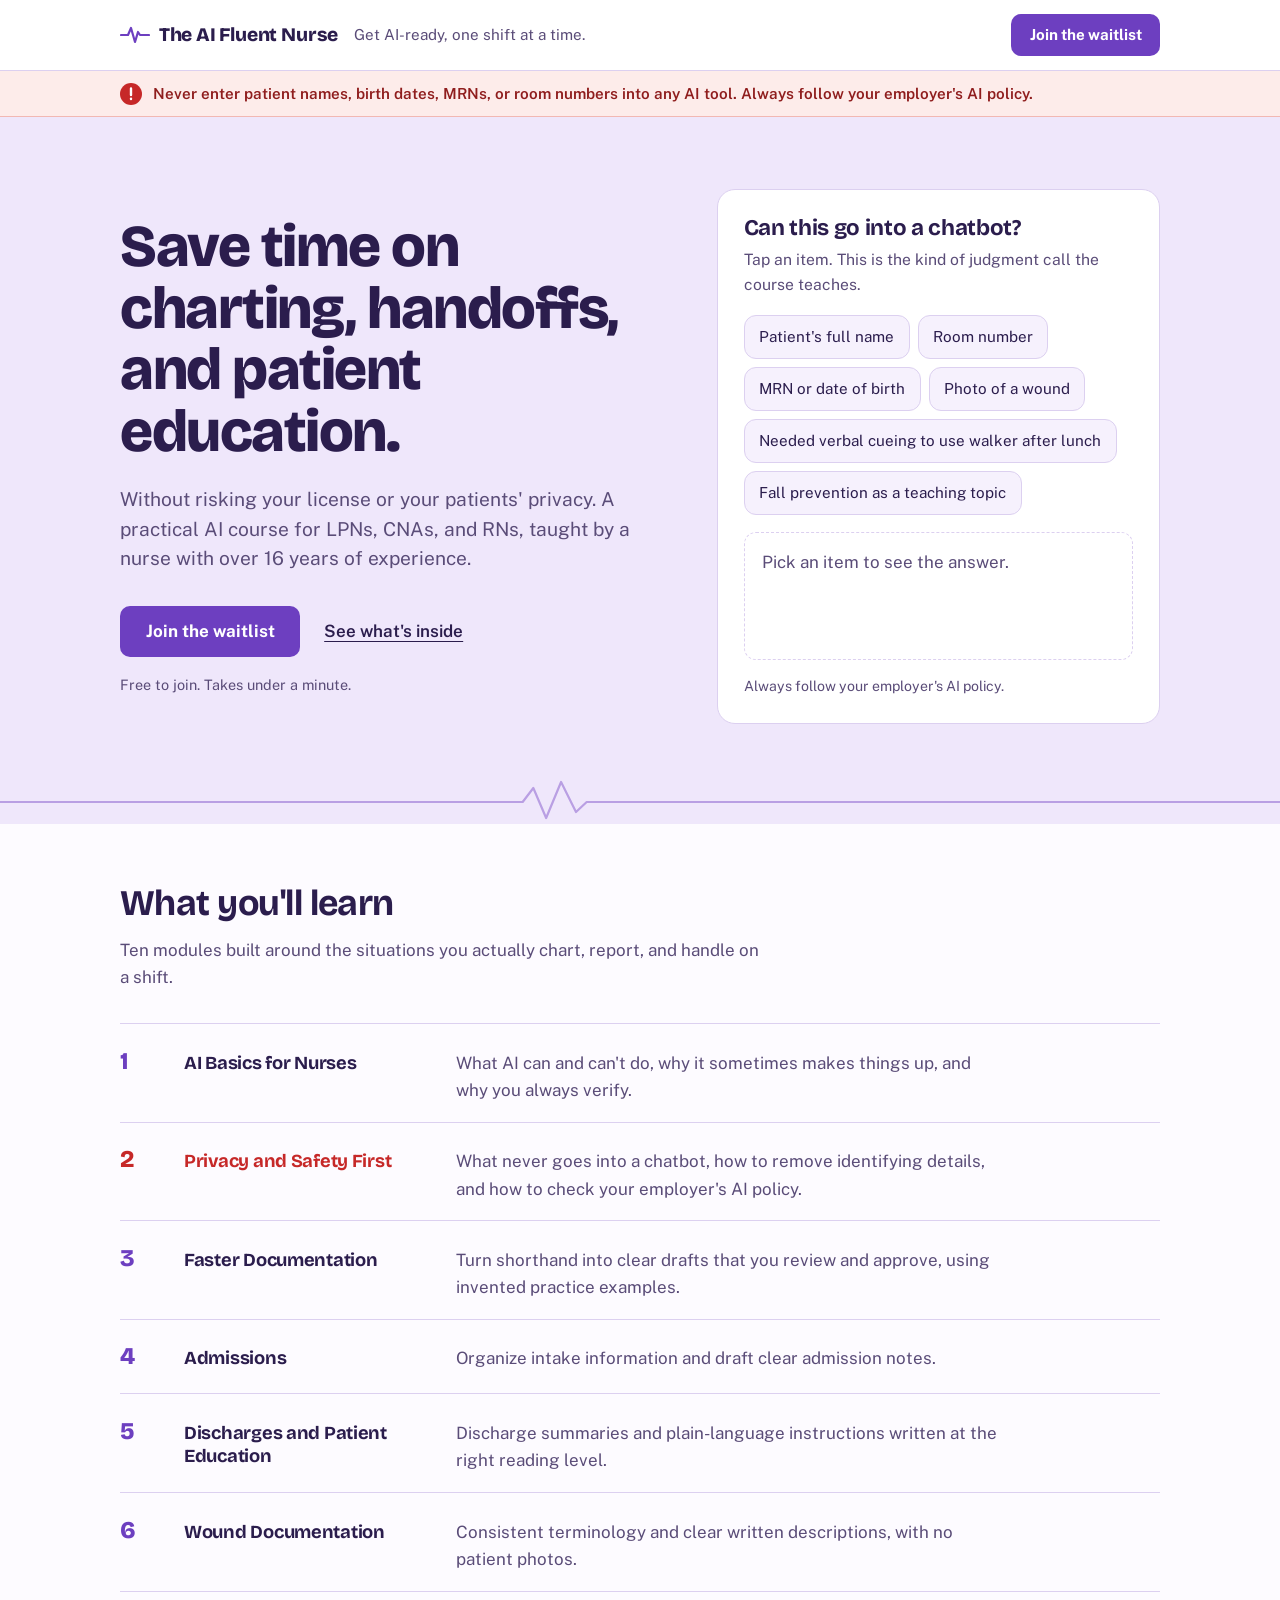
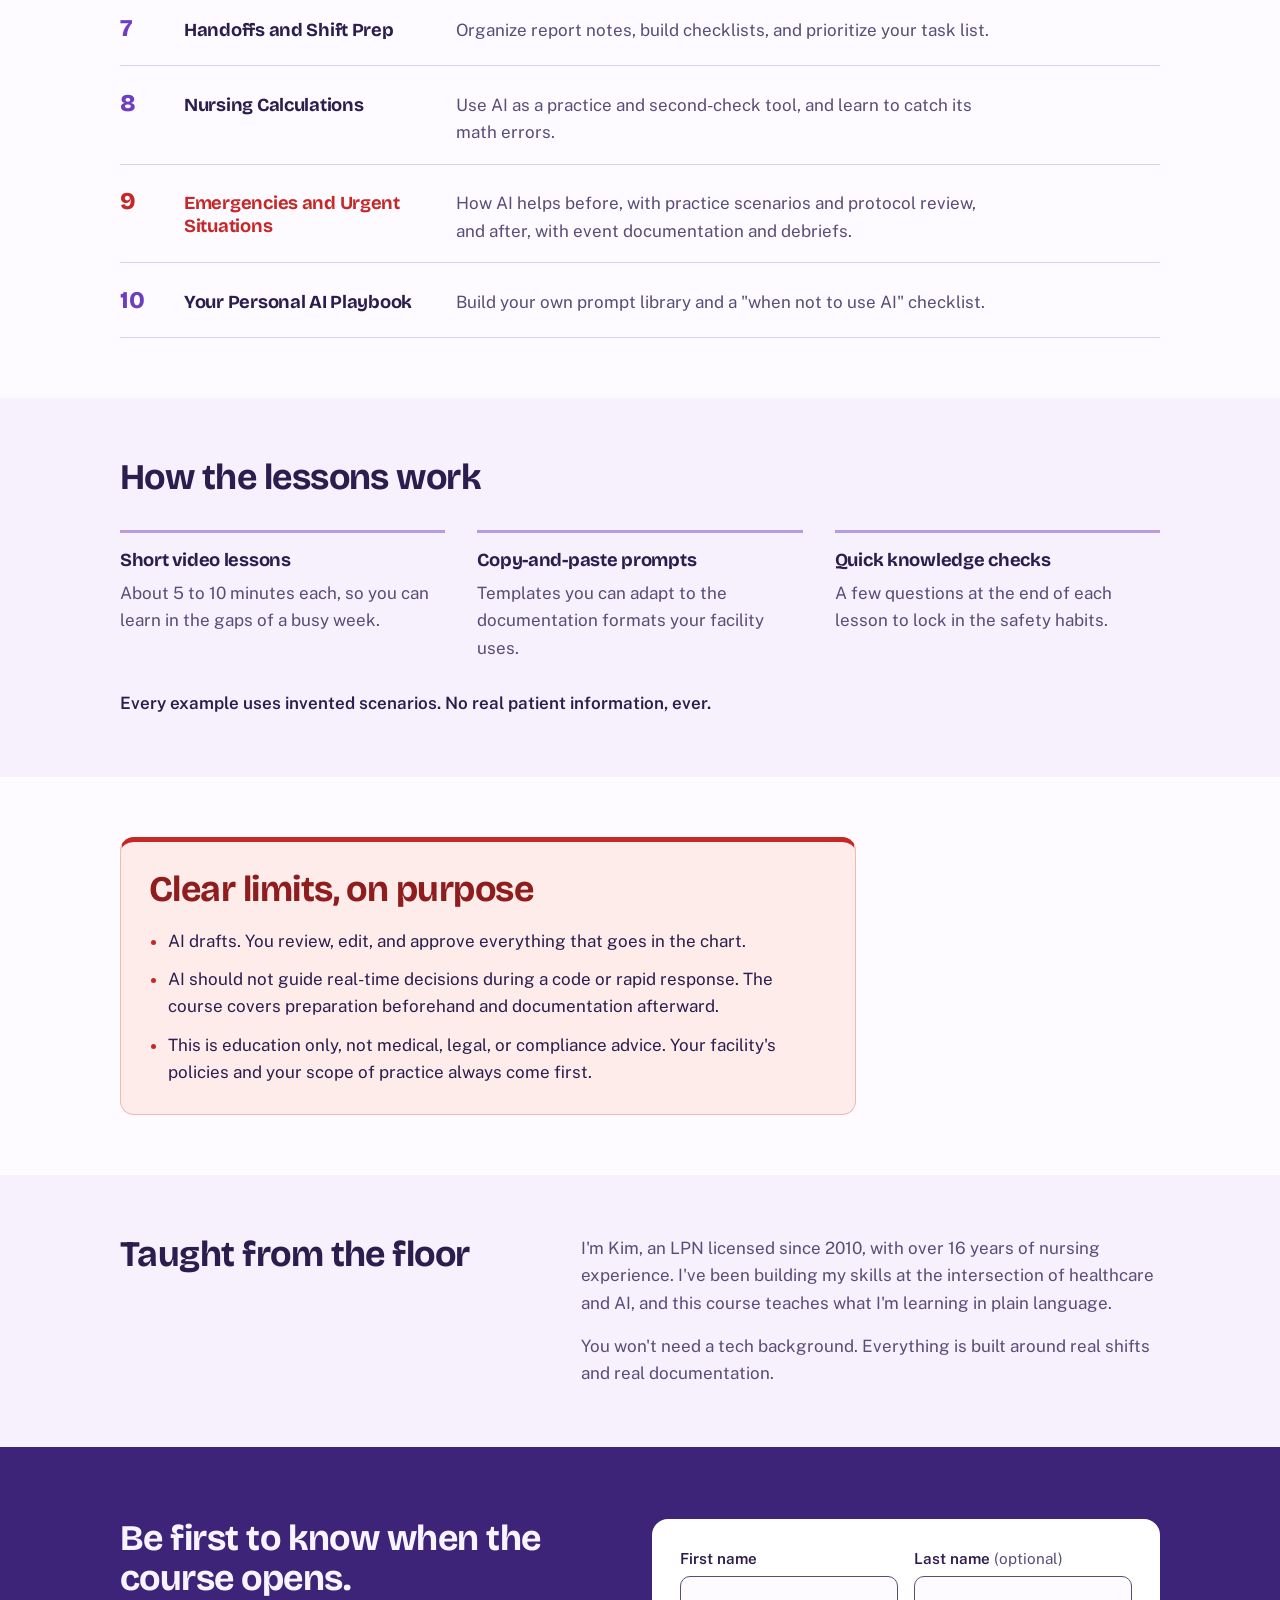
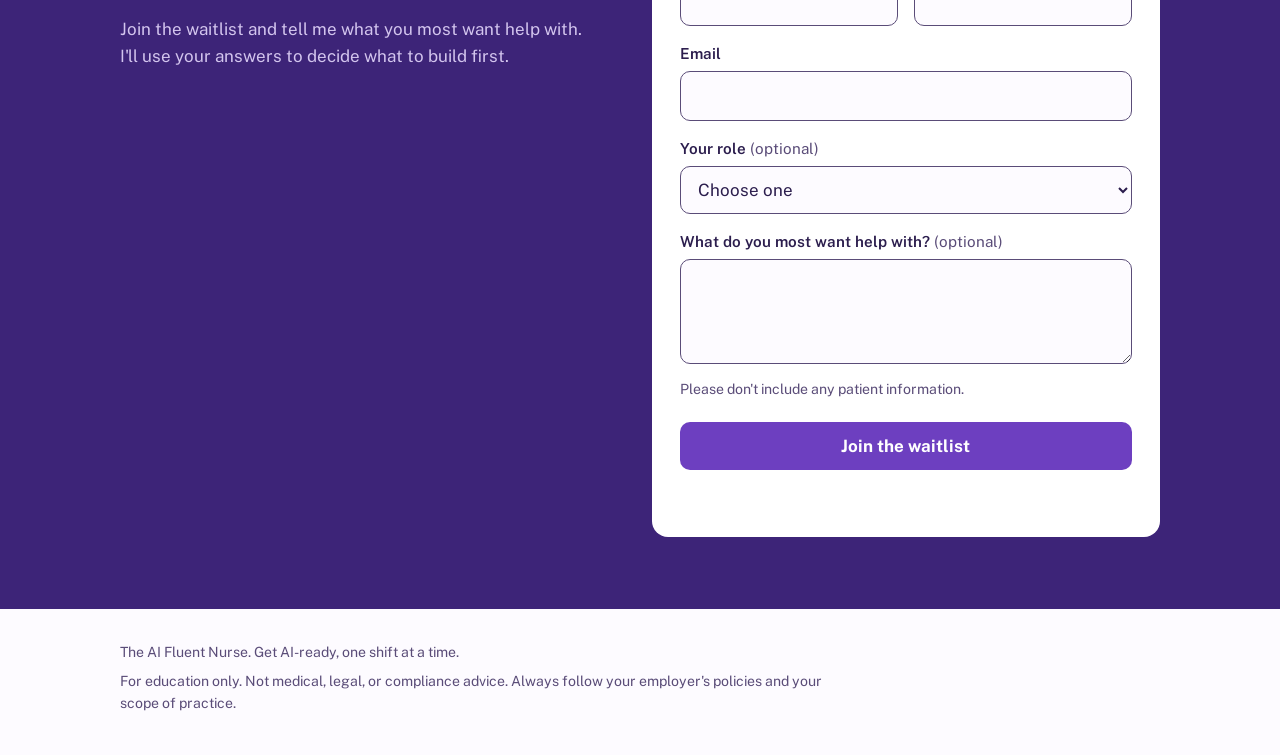
==== index.html @ bdcc000e "Rename ai-fluent-nurse-landing (1).html to index.html" ====
<!doctype html>
<html lang="en">
<head>
<meta charset="utf-8">
<meta name="viewport" content="width=device-width, initial-scale=1">
<meta name="color-scheme" content="light dark">
<title>The AI Fluent Nurse | Get AI-ready, one shift at a time</title>
<meta name="description" content="A practical AI course for LPNs, CNAs, and RNs. Save time on charting, handoffs, and patient education without risking your license or your patients' privacy.">
<link rel="preconnect" href="https://fonts.googleapis.com">
<link rel="preconnect" href="https://fonts.gstatic.com" crossorigin>
<link href="https://fonts.googleapis.com/css2?family=Bricolage+Grotesque:opsz,wght@12..96,500;12..96,700;12..96,800&family=Public+Sans:wght@400;500;600;700&display=swap" rel="stylesheet">
<style>
:root {
  --bg: #fdfbff;
  --hero: #efe7fb;
  --soft: #f6f1fd;
  --panel: #ffffff;
  --ink: #2b1d4d;
  --muted: #5a4c78;
  --line: #dcd0f0;
  --primary: #6d3fc0;
  --primary-hover: #5a31a3;
  --lilac: #b79ce2;
  --on-primary: #ffffff;
  --band: #3d2478;
  --on-band: #f8f4ff;
  --on-band-muted: #d3c5ee;
  --alert: #c62828;
  --alert-ink: #8f1d1d;
  --alert-bg: #fdecea;
  --alert-line: #f2b8b3;
  --on-alert: #ffffff;
  --good: #1b6e52;
  --good-bg: #dcf0e8;
  --on-good: #ffffff;
  --focus: #2b1d4d;
  --display: "Bricolage Grotesque", "Trebuchet MS", "Segoe UI", sans-serif;
  --body: "Public Sans", "Segoe UI", Helvetica, Arial, sans-serif;
}
@media (prefers-color-scheme: dark) {
  :root:not([data-theme="light"]) {
    --bg: #150f24;
    --hero: #241a3d;
    --soft: #1c1430;
    --panel: #1f1636;
    --ink: #f1ebfc;
    --muted: #b9aad6;
    --line: #3a2c5c;
    --primary: #b79ce2;
    --primary-hover: #cbb6ee;
    --lilac: #b79ce2;
    --on-primary: #1a0f33;
    --band: #3a2670;
    --on-band: #f5efff;
    --on-band-muted: #cdbfe8;
    --alert: #ff8f86;
    --alert-ink: #ffc1bb;
    --alert-bg: #3d1b19;
    --alert-line: #7a3833;
    --on-alert: #3d1b19;
    --good: #7fdcb4;
    --good-bg: #12382c;
    --on-good: #0c2b20;
    --focus: #f1ebfc;
  }
}
:root[data-theme="dark"] {
  --bg: #150f24;
  --hero: #241a3d;
  --soft: #1c1430;
  --panel: #1f1636;
  --ink: #f1ebfc;
  --muted: #b9aad6;
  --line: #3a2c5c;
  --primary: #b79ce2;
  --primary-hover: #cbb6ee;
  --lilac: #b79ce2;
  --on-primary: #1a0f33;
  --band: #3a2670;
  --on-band: #f5efff;
  --on-band-muted: #cdbfe8;
  --alert: #ff8f86;
  --alert-ink: #ffc1bb;
  --alert-bg: #3d1b19;
  --alert-line: #7a3833;
  --on-alert: #3d1b19;
  --good: #7fdcb4;
  --good-bg: #12382c;
  --on-good: #0c2b20;
  --focus: #f1ebfc;
}

* { box-sizing: border-box; }
html { scroll-behavior: smooth; }
body {
  margin: 0;
  background: var(--bg);
  color: var(--ink);
  font-family: var(--body);
  font-size: 1.0625rem;
  line-height: 1.6;
  -webkit-font-smoothing: antialiased;
}
img, svg { max-width: 100%; }
a { color: inherit; }
:focus-visible { outline: 3px solid var(--focus); outline-offset: 3px; }

.wrap { max-width: 1080px; margin: 0 auto; padding: 0 1.25rem; }

h1, h2, h3 { font-family: var(--display); margin: 0; letter-spacing: -0.015em; }
h1 { font-size: clamp(2.3rem, 5.2vw, 3.7rem); line-height: 1.04; font-weight: 800; letter-spacing: -0.025em; }
h2 { font-size: clamp(1.65rem, 3.2vw, 2.25rem); line-height: 1.12; font-weight: 700; }
h3 { font-size: 1.15rem; line-height: 1.25; font-weight: 700; }
p { margin: 0; }

/* Buttons */
.btn {
  display: inline-flex; align-items: center; justify-content: center;
  min-height: 3rem; padding: 0.75rem 1.6rem;
  background: var(--primary); color: var(--on-primary);
  font-family: var(--body); font-weight: 700; font-size: 1.0625rem;
  text-decoration: none; border-radius: 10px;
  transition: background-color 0.15s ease;
}
.btn:hover { background: var(--primary-hover); }
.btn-sm { min-height: 2.6rem; padding: 0.5rem 1.15rem; font-size: 0.95rem; }
.link { font-weight: 600; text-underline-offset: 4px; }

/* Header */
.top { background: var(--panel); border-bottom: 1px solid var(--line); }
.top .wrap { display: flex; align-items: center; justify-content: space-between; gap: 1rem; padding-top: 0.9rem; padding-bottom: 0.9rem; }
.brandwrap { display: flex; align-items: center; flex-wrap: wrap; gap: 0.15rem 1rem; }
.brand { display: inline-flex; align-items: center; gap: 0.55rem; font-family: var(--display); font-weight: 800; font-size: 1.2rem; letter-spacing: -0.01em; text-decoration: none; }
.mark { color: var(--primary); flex: none; }
.tagline { color: var(--muted); font-size: 0.95rem; }

/* Urgent safety bar */
.alert-bar { background: var(--alert-bg); border-bottom: 1px solid var(--alert-line); color: var(--alert-ink); }
.alert-bar .wrap { display: flex; align-items: center; gap: 0.7rem; padding-top: 0.7rem; padding-bottom: 0.7rem; font-size: 0.95rem; font-weight: 600; line-height: 1.4; }
.alert-icon { flex: none; width: 22px; height: 22px; color: var(--alert); }
.alert-icon .bang { stroke: var(--on-alert); }

/* Hero */
.hero-band { background: var(--hero); }
.hero { display: grid; grid-template-columns: 1.1fr 0.9fr; gap: 3.5rem; align-items: center; padding-top: 4.5rem; padding-bottom: 3.5rem; }
.lede { margin-top: 1.4rem; font-size: 1.2rem; line-height: 1.55; color: var(--muted); max-width: 34rem; }
.actions { margin-top: 2rem; display: flex; flex-wrap: wrap; align-items: center; gap: 1.5rem; }
.fine { margin-top: 1rem; font-size: 0.9rem; color: var(--muted); }
.pulse { display: block; width: 100%; height: 44px; color: var(--lilac); opacity: 0.95; }
.pulse path { vector-effect: non-scaling-stroke; }

/* Privacy checker */
.checker { background: var(--panel); border: 1px solid var(--line); border-radius: 18px; padding: 1.6rem; }
.checker h2 { font-size: 1.4rem; }
.chk-sub { margin-top: 0.4rem; color: var(--muted); font-size: 0.98rem; }
.chips { margin-top: 1.1rem; display: flex; flex-wrap: wrap; gap: 0.5rem; }
.chip {
  font-family: var(--body); font-size: 0.95rem; line-height: 1.3; text-align: left;
  min-height: 2.75rem; padding: 0.5rem 0.9rem;
  color: var(--ink); background: var(--soft);
  border: 1px solid var(--line); border-radius: 12px; cursor: pointer;
  transition: background-color 0.15s ease, color 0.15s ease;
}
.chip:hover { border-color: var(--ink); }
.chip[aria-pressed="true"] { background: var(--ink); color: var(--bg); border-color: var(--ink); }
.verdict { margin-top: 1.1rem; min-height: 8rem; padding: 1rem 1.1rem; border: 1px dashed var(--line); border-radius: 12px; }
.verdict.is-stop { background: var(--alert-bg); border: 1px solid var(--alert-line); }
.verdict.is-ok { background: var(--good-bg); border: 1px solid transparent; }
.verdict .empty { color: var(--muted); }
.verdict p { margin-top: 0.6rem; }
.verdict p:first-child { margin-top: 0; }
.tag { display: inline-block; padding: 0.15rem 0.75rem; border-radius: 999px; font-weight: 700; font-size: 0.9rem; }
.tag.stop { background: var(--alert); color: var(--on-alert); }
.tag.ok { background: var(--good); color: var(--on-good); }
.chk-foot { margin-top: 0.9rem; font-size: 0.88rem; color: var(--muted); }

/* Sections */
.section { padding: 3.75rem 0; }
.section.soft { background: var(--soft); }
.sec-head { max-width: 40rem; margin-bottom: 2rem; }
.sec-head p { margin-top: 0.8rem; color: var(--muted); }

.mods { list-style: none; margin: 0; padding: 0; border-top: 1px solid var(--line); }
.mods li { display: grid; grid-template-columns: 3rem 16rem 1fr; gap: 1rem; align-items: baseline; padding: 1.1rem 0; border-bottom: 1px solid var(--line); }
.mods .n { font-family: var(--display); font-weight: 800; font-size: 1.5rem; color: var(--primary); }
.mods p { color: var(--muted); max-width: 34rem; }
.mods li.urgent .n, .mods li.urgent h3 { color: var(--alert); }

.trio { display: grid; grid-template-columns: repeat(3, 1fr); gap: 2rem; }
.trio > div { border-top: 3px solid var(--lilac); padding-top: 1rem; }
.trio p { margin-top: 0.5rem; color: var(--muted); }
.note { margin-top: 1.75rem; max-width: 40rem; font-weight: 600; }

.limits-box { background: var(--alert-bg); border: 1px solid var(--alert-line); border-top: 5px solid var(--alert); border-radius: 14px; padding: 1.75rem; max-width: 46rem; }
.limits-box h2 { color: var(--alert-ink); }
.limits { margin: 1.1rem 0 0; padding-left: 1.2rem; }
.limits li { margin-top: 0.7rem; }
.limits li::marker { color: var(--alert); }

.about { display: grid; grid-template-columns: 1fr 1.4fr; gap: 3rem; align-items: start; }
.about p { max-width: 36rem; color: var(--muted); }
.about p + p { margin-top: 1rem; }

/* Closing band */
.band { background: var(--band); color: var(--on-band); padding: 4.5rem 0; }
.band p { margin-top: 1rem; max-width: 36rem; color: var(--on-band-muted); }
.band .btn { margin-top: 1.75rem; background: var(--on-band); color: var(--band); }
.band .btn:hover { background: #ffffff; }

.foot { padding: 2rem 0 2.5rem; font-size: 0.88rem; color: var(--muted); }
.foot p { max-width: 46rem; }
.foot p + p { margin-top: 0.4rem; }

@media (max-width: 640px) {
  .tagline { display: none; }
}
@media (max-width: 860px) {
  .hero { grid-template-columns: 1fr; gap: 2.5rem; padding-top: 2.75rem; padding-bottom: 2.5rem; }
  .about { grid-template-columns: 1fr; gap: 1.25rem; }
  .trio { grid-template-columns: 1fr; gap: 1.5rem; }
  .mods li { grid-template-columns: 2.5rem 1fr; gap: 0.25rem 0.75rem; }
  .mods li p { grid-column: 2; }
  .section { padding: 2.75rem 0; }
  .band { padding: 3.5rem 0; }
}
@media (prefers-reduced-motion: reduce) {
  html { scroll-behavior: auto; }
  .btn, .chip { transition: none; }
}

/* Waitlist form */
.join { display: grid; grid-template-columns: 1fr 1.05fr; gap: 3rem; align-items: start; }
.band .card { background: var(--panel); color: var(--ink); border-radius: 16px; padding: 1.75rem; }
.band .card p { margin-top: 0; max-width: none; color: var(--muted); }
.row2 { display: grid; grid-template-columns: 1fr 1fr; gap: 1rem; }
.field { margin-top: 1rem; }
.row2 .field { margin-top: 0; }
.row2 + .field { margin-top: 1rem; }
.field label { display: block; margin-bottom: 0.3rem; font-weight: 600; font-size: 0.95rem; }
.field .opt { font-weight: 400; color: var(--muted); }
.field input, .field select, .field textarea { width: 100%; min-height: 3rem; padding: 0.65rem 0.8rem; font: inherit; color: var(--ink); background: var(--bg); border: 1.5px solid var(--muted); border-radius: 10px; }
.field textarea { min-height: 5.5rem; resize: vertical; }
.band .card .hint { margin-top: 0.35rem; font-size: 0.88rem; }
.hp { position: absolute; left: -9999px; width: 1px; height: 1px; overflow: hidden; }
.band .card .btn { width: 100%; margin-top: 1.4rem; border: 0; cursor: pointer; background: var(--primary); color: var(--on-primary); }
.band .card .btn:hover { background: var(--primary-hover); }
.band .card .btn:disabled { opacity: 0.7; cursor: default; }
.band .card .status { margin-top: 0.9rem; min-height: 1.4em; font-weight: 600; color: var(--ink); }
.band .card .done h3 { color: var(--good); }
.band .card .done p { margin-top: 0.6rem; color: var(--ink); }
@media (max-width: 860px) { .join { grid-template-columns: 1fr; gap: 2rem; } }
@media (max-width: 480px) { .row2 { grid-template-columns: 1fr; } .row2 .field + .field { margin-top: 1rem; } }
</style>
</head>
<body>

<header class="top">
  <div class="wrap">
    <div class="brandwrap">
      <a class="brand" href="#top">
        <svg class="mark" width="30" height="20" viewBox="0 0 30 20" aria-hidden="true"><path d="M1 10 H8 L11 3 L15 17 L18 7 L20 10 H29" fill="none" stroke="currentColor" stroke-width="2.2" stroke-linecap="round" stroke-linejoin="round"/></svg>
        The AI Fluent Nurse
      </a>
      <span class="tagline">Get AI-ready, one shift at a time.</span>
    </div>
    <a class="btn btn-sm" href="#waitlist">Join the waitlist</a>
  </div>
</header>

<div class="alert-bar" role="note">
  <div class="wrap">
    <svg class="alert-icon" viewBox="0 0 22 22" aria-hidden="true"><circle cx="11" cy="11" r="11" fill="currentColor"/><path class="bang" d="M11 5.5v6.5M11 15.6v0.4" fill="none" stroke-width="2.4" stroke-linecap="round"/></svg>
    <span>Never enter patient names, birth dates, MRNs, or room numbers into any AI tool. Always follow your employer's AI policy.</span>
  </div>
</div>

<main id="top">

  <section class="hero-band">
    <div class="wrap hero">
      <div>
        <h1>Save time on charting, handoffs, and patient education.</h1>
        <p class="lede">Without risking your license or your patients' privacy. A practical AI course for LPNs, CNAs, and RNs, taught by a nurse with over 16 years of experience.</p>
        <div class="actions">
          <a class="btn" href="#waitlist">Join the waitlist</a>
          <a class="link" href="#inside">See what's inside</a>
        </div>
        <p class="fine">Free to join. Takes under a minute.</p>
      </div>

      <div class="checker" role="group" aria-labelledby="chk-h">
        <h2 id="chk-h">Can this go into a chatbot?</h2>
        <p class="chk-sub">Tap an item. This is the kind of judgment call the course teaches.</p>
        <div class="chips">
          <button class="chip" type="button" aria-pressed="false" data-verdict="stop" data-why="Names identify a patient directly. Leave the name out entirely, or use a neutral placeholder like &quot;the resident.&quot;">Patient's full name</button>
          <button class="chip" type="button" aria-pressed="false" data-verdict="stop" data-why="A room number can point to one person, especially alongside a date or a facility name.">Room number</button>
          <button class="chip" type="button" aria-pressed="false" data-verdict="stop" data-why="Record numbers and birth dates are direct identifiers. Keep both out of any AI tool.">MRN or date of birth</button>
          <button class="chip" type="button" aria-pressed="false" data-verdict="stop" data-why="Photos can identify a patient, and most employers restrict them. Describe what you see in words instead.">Photo of a wound</button>
          <button class="chip" type="button" aria-pressed="false" data-verdict="ok" data-why="Often fine when nothing identifies the patient and your employer's policy allows AI tools. You still review every word of the draft.">Needed verbal cueing to use walker after lunch</button>
          <button class="chip" type="button" aria-pressed="false" data-verdict="ok" data-why="General topics carry no patient information. Ask away, then double-check the facts before you use them.">Fall prevention as a teaching topic</button>
        </div>
        <div class="verdict" id="verdict" aria-live="polite">
          <p class="empty">Pick an item to see the answer.</p>
        </div>
        <p class="chk-foot">Always follow your employer's AI policy.</p>
      </div>
    </div>
    <svg class="pulse" viewBox="0 0 1200 44" preserveAspectRatio="none" aria-hidden="true"><path d="M0 22 H470 L490 22 L500 8 L512 38 L526 2 L540 32 L550 22 L574 22 H1200" fill="none" stroke="currentColor" stroke-width="2.2" stroke-linecap="round" stroke-linejoin="round"/></svg>
  </section>

  <section class="section" id="inside">
    <div class="wrap">
      <div class="sec-head">
        <h2>What you'll learn</h2>
        <p>Ten modules built around the situations you actually chart, report, and handle on a shift.</p>
      </div>
      <ol class="mods">
        <li><span class="n">1</span><h3>AI Basics for Nurses</h3><p>What AI can and can't do, why it sometimes makes things up, and why you always verify.</p></li>
        <li class="urgent"><span class="n">2</span><h3>Privacy and Safety First</h3><p>What never goes into a chatbot, how to remove identifying details, and how to check your employer's AI policy.</p></li>
        <li><span class="n">3</span><h3>Faster Documentation</h3><p>Turn shorthand into clear drafts that you review and approve, using invented practice examples.</p></li>
        <li><span class="n">4</span><h3>Admissions</h3><p>Organize intake information and draft clear admission notes.</p></li>
        <li><span class="n">5</span><h3>Discharges and Patient Education</h3><p>Discharge summaries and plain-language instructions written at the right reading level.</p></li>
        <li><span class="n">6</span><h3>Wound Documentation</h3><p>Consistent terminology and clear written descriptions, with no patient photos.</p></li>
        <li><span class="n">7</span><h3>Handoffs and Shift Prep</h3><p>Organize report notes, build checklists, and prioritize your task list.</p></li>
        <li><span class="n">8</span><h3>Nursing Calculations</h3><p>Use AI as a practice and second-check tool, and learn to catch its math errors.</p></li>
        <li class="urgent"><span class="n">9</span><h3>Emergencies and Urgent Situations</h3><p>How AI helps before, with practice scenarios and protocol review, and after, with event documentation and debriefs.</p></li>
        <li><span class="n">10</span><h3>Your Personal AI Playbook</h3><p>Build your own prompt library and a "when not to use AI" checklist.</p></li>
      </ol>
    </div>
  </section>

  <section class="section soft">
    <div class="wrap">
      <div class="sec-head">
        <h2>How the lessons work</h2>
      </div>
      <div class="trio">
        <div>
          <h3>Short video lessons</h3>
          <p>About 5 to 10 minutes each, so you can learn in the gaps of a busy week.</p>
        </div>
        <div>
          <h3>Copy-and-paste prompts</h3>
          <p>Templates you can adapt to the documentation formats your facility uses.</p>
        </div>
        <div>
          <h3>Quick knowledge checks</h3>
          <p>A few questions at the end of each lesson to lock in the safety habits.</p>
        </div>
      </div>
      <p class="note">Every example uses invented scenarios. No real patient information, ever.</p>
    </div>
  </section>

  <section class="section">
    <div class="wrap">
      <div class="limits-box">
        <h2>Clear limits, on purpose</h2>
        <ul class="limits">
          <li>AI drafts. You review, edit, and approve everything that goes in the chart.</li>
          <li>AI should not guide real-time decisions during a code or rapid response. The course covers preparation beforehand and documentation afterward.</li>
          <li>This is education only, not medical, legal, or compliance advice. Your facility's policies and your scope of practice always come first.</li>
        </ul>
      </div>
    </div>
  </section>

  <section class="section soft">
    <div class="wrap about">
      <h2>Taught from the floor</h2>
      <div>
        <p>I'm Kim, an LPN licensed since 2010, with over 16 years of nursing experience. I've been building my skills at the intersection of healthcare and AI, and this course teaches what I'm learning in plain language.</p>
        <p>You won't need a tech background. Everything is built around real shifts and real documentation.</p>
      </div>
    </div>
  </section>

  <section class="band" id="waitlist">
    <div class="wrap join">
      <div>
        <h2>Be first to know when the course opens.</h2>
        <p>Join the waitlist and tell me what you most want help with. I'll use your answers to decide what to build first.</p>
      </div>
      <div class="card">
        <form id="waitlist-form" novalidate>
          <div class="row2">
            <div class="field">
              <label for="first_name">First name</label>
              <input id="first_name" name="first_name" type="text" autocomplete="given-name" required>
            </div>
            <div class="field">
              <label for="last_name">Last name <span class="opt">(optional)</span></label>
              <input id="last_name" name="last_name" type="text" autocomplete="family-name">
            </div>
          </div>
          <div class="field">
            <label for="email">Email</label>
            <input id="email" name="email" type="email" autocomplete="email" inputmode="email" required>
          </div>
          <div class="field">
            <label for="role">Your role <span class="opt">(optional)</span></label>
            <select id="role" name="role">
              <option value="">Choose one</option>
              <option value="LPN">LPN</option>
              <option value="CNA">CNA</option>
              <option value="RN">RN</option>
              <option value="Other">Other</option>
            </select>
          </div>
          <div class="field">
            <label for="wants_help_with">What do you most want help with? <span class="opt">(optional)</span></label>
            <textarea id="wants_help_with" name="wants_help_with" rows="3"></textarea>
            <p class="hint">Please don't include any patient information.</p>
          </div>
          <div class="hp" aria-hidden="true"><label>Website <input type="text" name="website" tabindex="-1" autocomplete="off"></label></div>
          <button class="btn" type="submit">Join the waitlist</button>
          <p id="form-status" class="status" role="status" aria-live="polite"></p>
        </form>
        <div id="form-done" class="done" hidden tabindex="-1">
          <h3 id="done-title">You're on the list.</h3>
          <p id="done-text">Thank you! I'll email you when the course opens.</p>
        </div>
      </div>
    </div>
  </section>

</main>

<footer class="foot">
  <div class="wrap">
    <p>The AI Fluent Nurse. Get AI-ready, one shift at a time.</p>
    <p>For education only. Not medical, legal, or compliance advice. Always follow your employer's policies and your scope of practice.</p>
  </div>
</footer>

<script>
(function () {
  var chips = document.querySelectorAll(".chip");
  var box = document.getElementById("verdict");
  if (!box) return;
  chips.forEach(function (chip) {
    chip.addEventListener("click", function () {
      chips.forEach(function (c) { c.setAttribute("aria-pressed", "false"); });
      chip.setAttribute("aria-pressed", "true");
      var stop = chip.getAttribute("data-verdict") === "stop";
      box.className = "verdict " + (stop ? "is-stop" : "is-ok");
      box.textContent = "";
      var tag = document.createElement("span");
      tag.className = "tag " + (stop ? "stop" : "ok");
      tag.textContent = stop ? "Leave it out" : "Fine to use";
      var why = document.createElement("p");
      why.textContent = chip.getAttribute("data-why");
      box.appendChild(tag);
      box.appendChild(why);
    });
  });
})();

(function () {
  var SUPABASE_URL = "https://pnalfkdewygqdmblxjoq.supabase.co";
  var SUPABASE_KEY = "sb_publishable_QAIFChbnZk9PM3pbWzEGFA_sNsFlOuD";

  var form = document.getElementById("waitlist-form");
  if (!form) return;
  var status = document.getElementById("form-status");
  var done = document.getElementById("form-done");
  var btn = form.querySelector("button[type=submit]");

  function showDone(already) {
    document.getElementById("done-title").textContent = already ? "You're already on the list." : "You're on the list.";
    document.getElementById("done-text").textContent = already
      ? "That email is already signed up, so you're all set."
      : "Thank you! I'll email you when the course opens.";
    form.hidden = true;
    done.hidden = false;
    done.focus();
  }

  form.addEventListener("submit", function (e) {
    e.preventDefault();
    status.textContent = "";
    var f = form.elements;
    if (f.website.value) { showDone(false); return; }
    var first = f.first_name.value.trim();
    var email = f.email.value.trim();
    if (!first) { status.textContent = "Please enter your first name."; f.first_name.focus(); return; }
    if (!/^[^\s@]+@[^\s@]+\.[^\s@]+$/.test(email)) { status.textContent = "Please enter a valid email address."; f.email.focus(); return; }

    var row = {
      email: email,
      first_name: first,
      last_name: f.last_name.value.trim() || null,
      role: f.role.value || null,
      wants_help_with: f.wants_help_with.value.trim() || null
    };

    btn.disabled = true;
    btn.textContent = "Joining...";
    fetch(SUPABASE_URL + "/rest/v1/waitlist", {
      method: "POST",
      headers: { "Content-Type": "application/json", "apikey": SUPABASE_KEY, "Prefer": "return=minimal" },
      body: JSON.stringify(row)
    }).then(function (res) {
      if (res.ok) { showDone(false); return; }
      if (res.status === 409) { showDone(true); return; }
      throw new Error("HTTP " + res.status);
    }).catch(function () {
      status.textContent = "Something went wrong and your signup didn't go through. Please try again in a minute.";
      btn.disabled = false;
      btn.textContent = "Join the waitlist";
    });
  });
})();
</script>
</body>
</html>
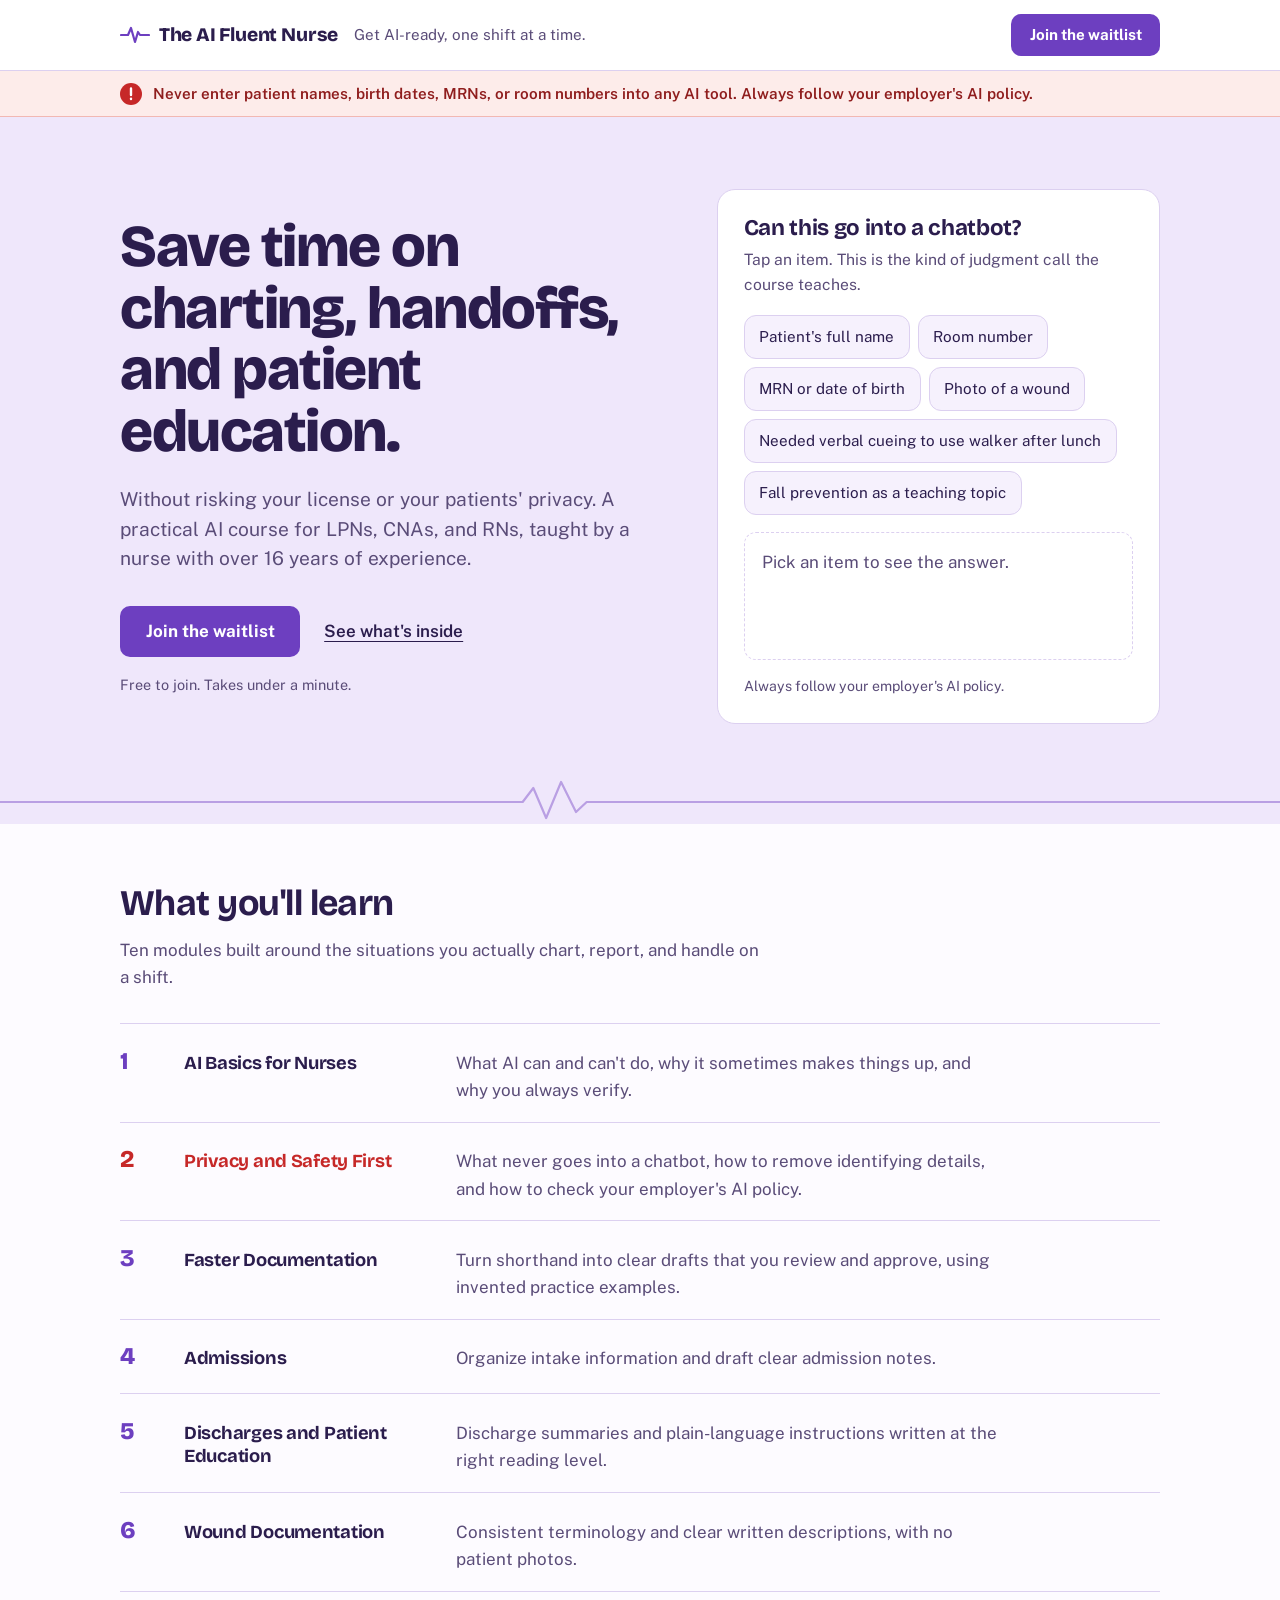
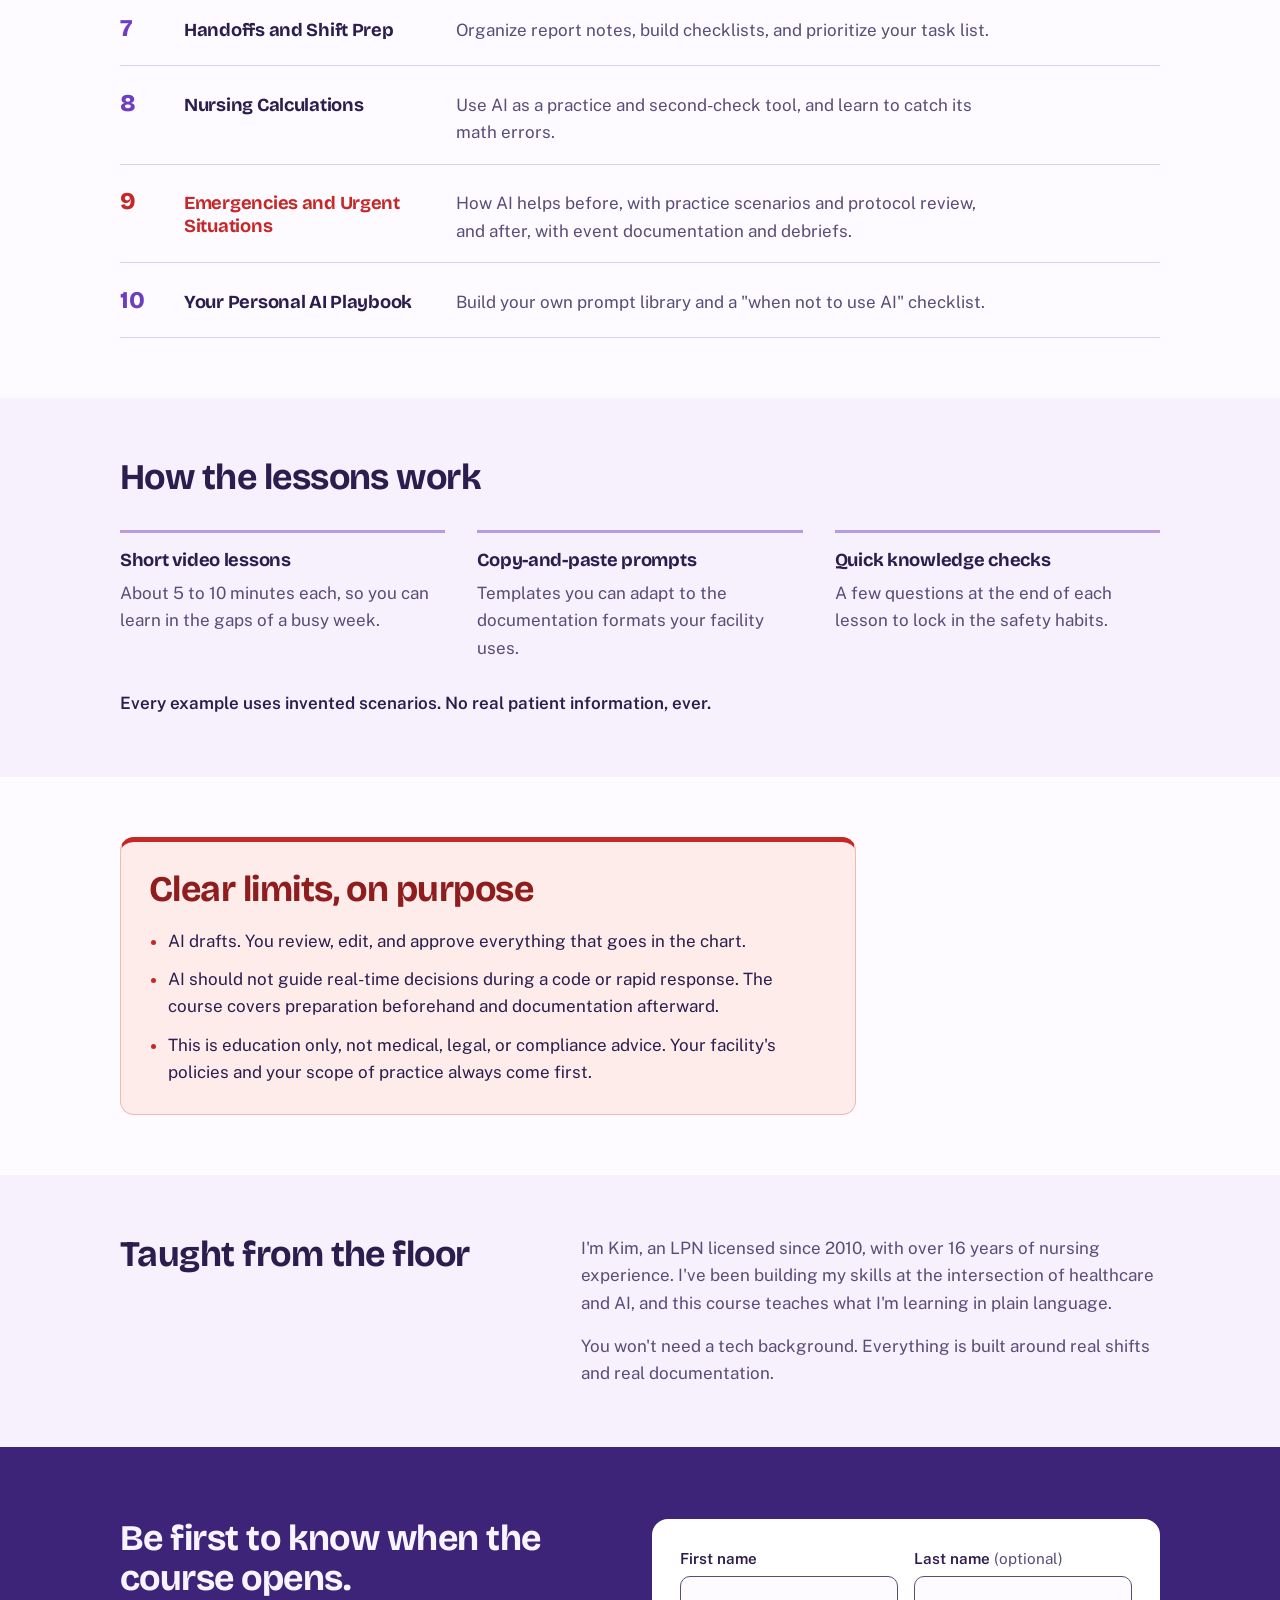
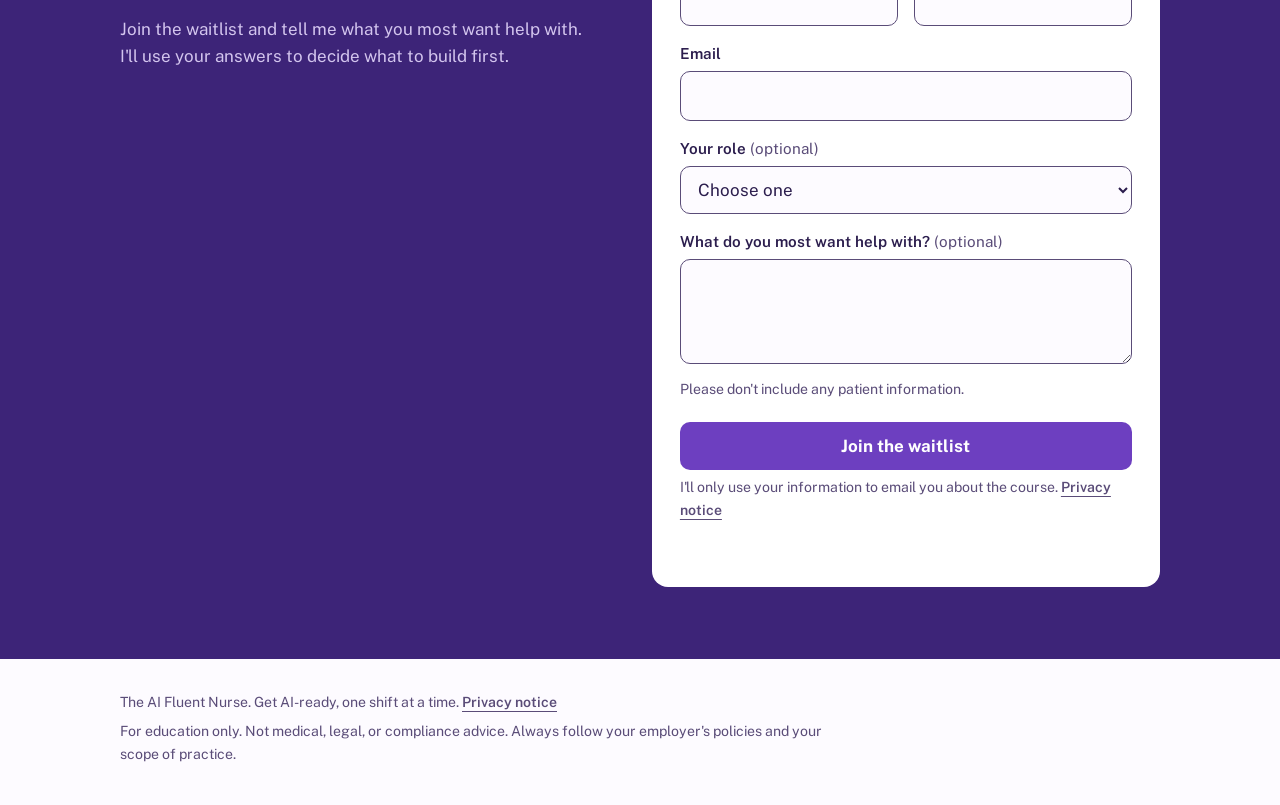
==== commit 74fd155c: "Rename index (3).html to index.html" ====
--- a/index.html
+++ b/index.html
@@ -414,6 +414,7 @@
           </div>
           <div class="hp" aria-hidden="true"><label>Website <input type="text" name="website" tabindex="-1" autocomplete="off"></label></div>
           <button class="btn" type="submit">Join the waitlist</button>
+          <p class="hint">I'll only use your information to email you about the course. <a class="link" href="/privacy.html">Privacy notice</a></p>
           <p id="form-status" class="status" role="status" aria-live="polite"></p>
         </form>
         <div id="form-done" class="done" hidden tabindex="-1">
@@ -428,7 +429,7 @@
 
 <footer class="foot">
   <div class="wrap">
-    <p>The AI Fluent Nurse. Get AI-ready, one shift at a time.</p>
+    <p>The AI Fluent Nurse. Get AI-ready, one shift at a time. <a class="link" href="/privacy.html">Privacy notice</a></p>
     <p>For education only. Not medical, legal, or compliance advice. Always follow your employer's policies and your scope of practice.</p>
   </div>
 </footer>
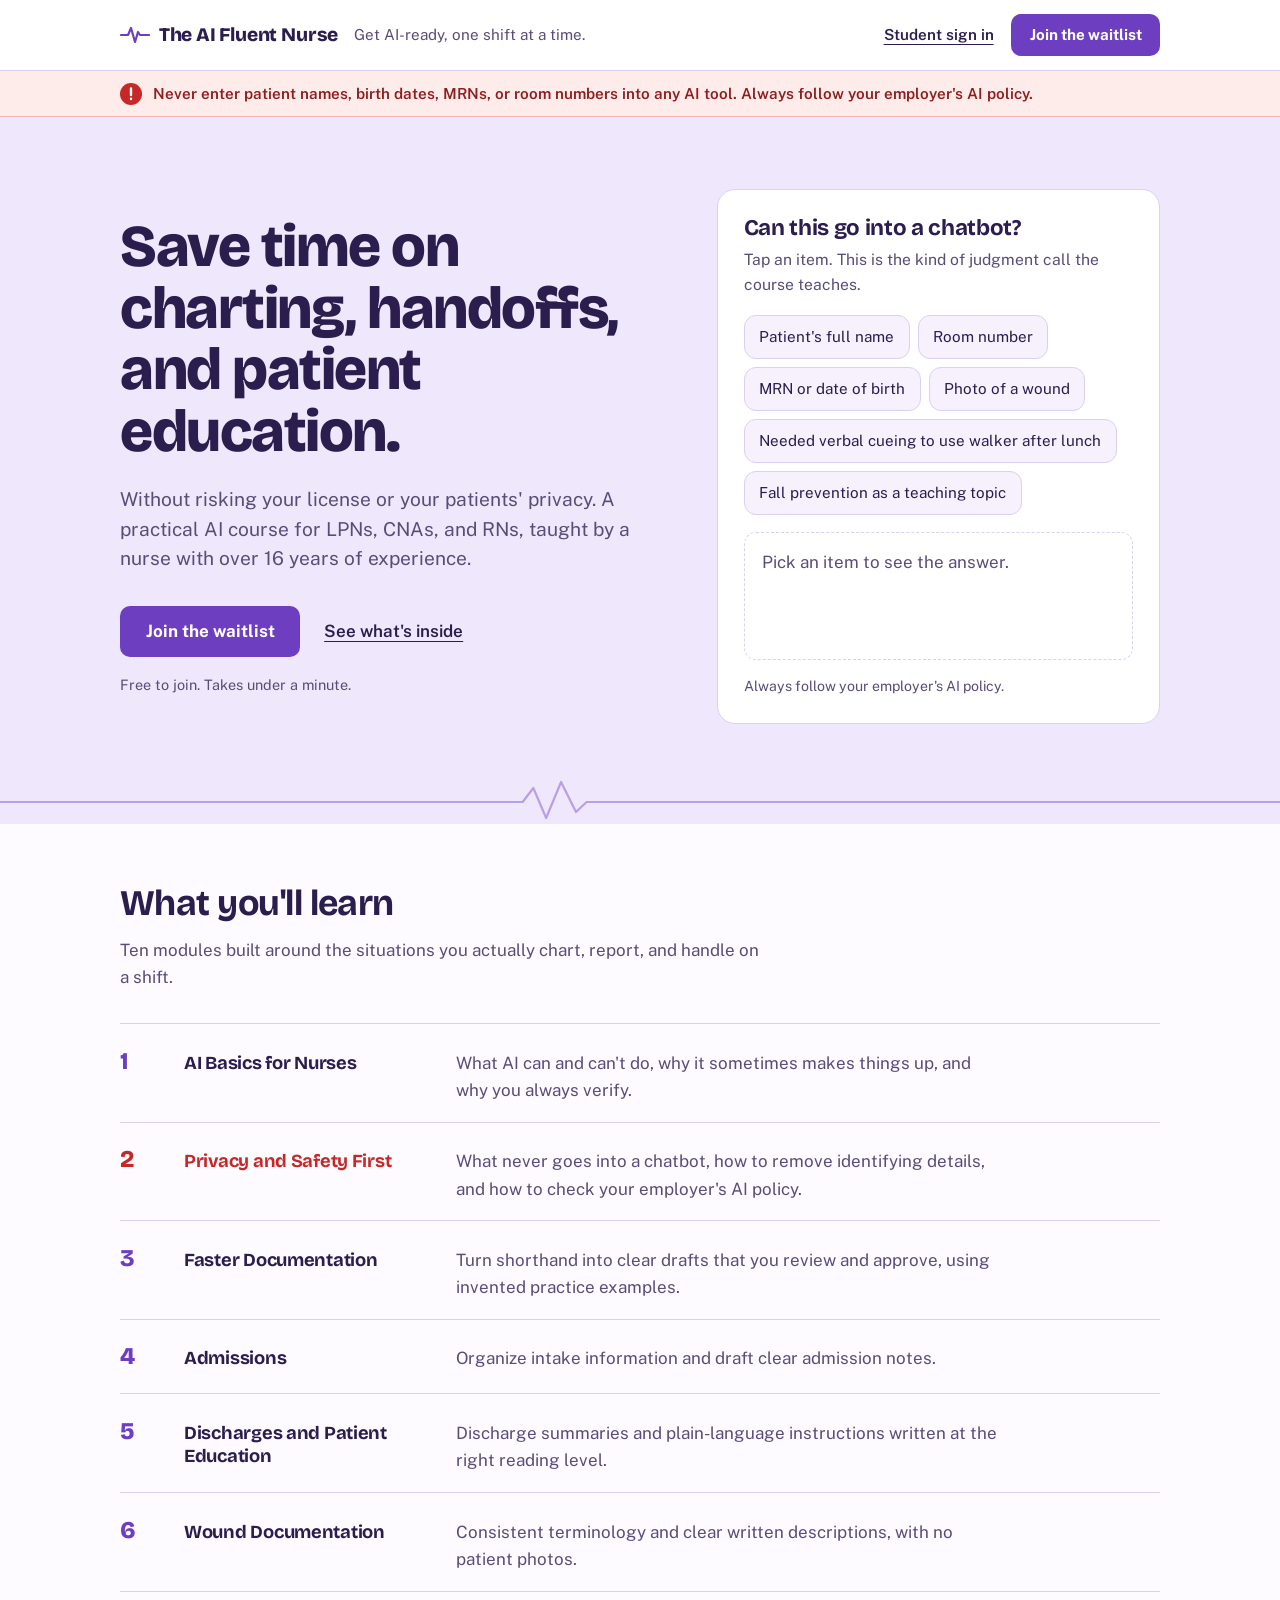
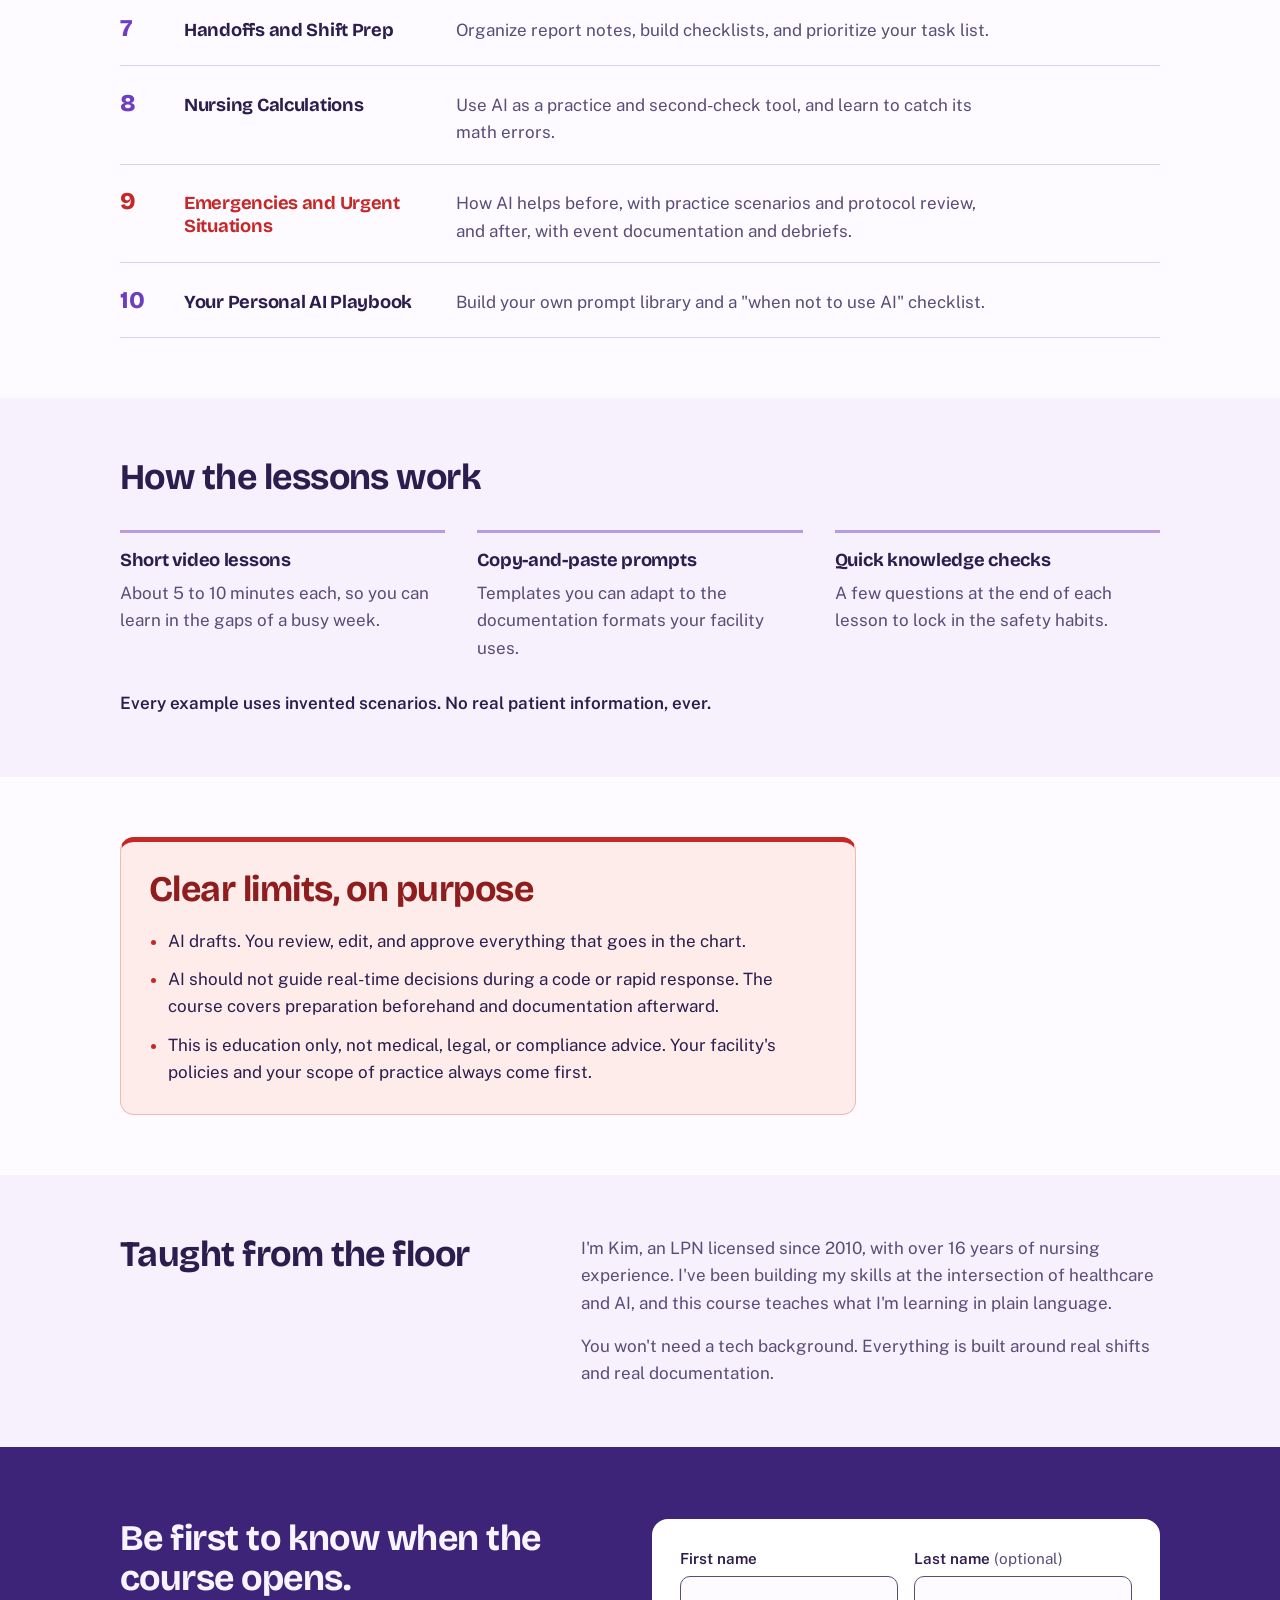
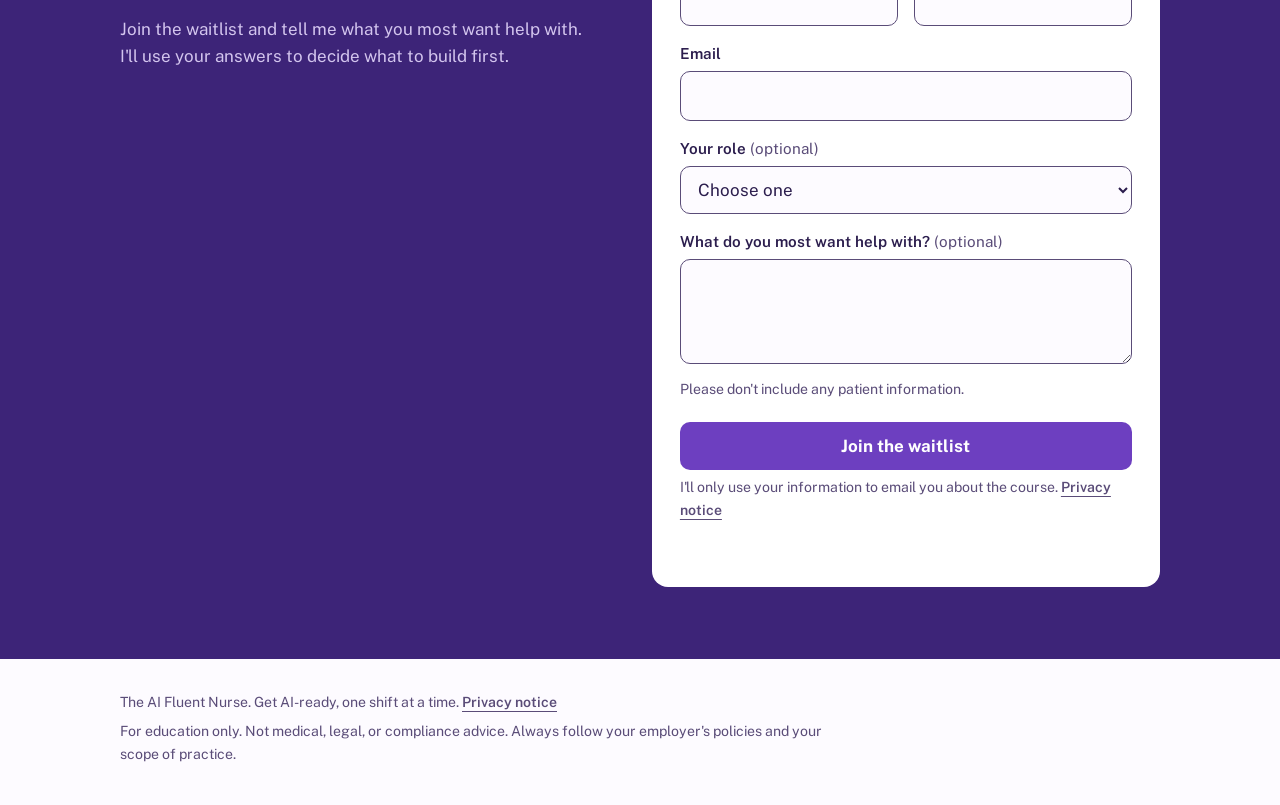
==== commit 8777e0a2: "Rename index (2).html to index.html" ====
--- a/index.html
+++ b/index.html
@@ -134,6 +134,13 @@
 .mark { color: var(--primary); flex: none; }
 .tagline { color: var(--muted); font-size: 0.95rem; }
 
+.topnav { display: flex; align-items: center; gap: 1.1rem; flex: none; }
+.topnav .signin { font-size: 0.95rem; }
+@media (max-width: 560px) {
+  .top .wrap { flex-wrap: wrap; row-gap: 0.6rem; }
+  .topnav { width: 100%; justify-content: space-between; }
+}
+
 /* Urgent safety bar */
 .alert-bar { background: var(--alert-bg); border-bottom: 1px solid var(--alert-line); color: var(--alert-ink); }
 .alert-bar .wrap { display: flex; align-items: center; gap: 0.7rem; padding-top: 0.7rem; padding-bottom: 0.7rem; font-size: 0.95rem; font-weight: 600; line-height: 1.4; }
@@ -263,7 +270,10 @@
       </a>
       <span class="tagline">Get AI-ready, one shift at a time.</span>
     </div>
-    <a class="btn btn-sm" href="#waitlist">Join the waitlist</a>
+    <div class="topnav">
+      <a class="link signin" href="/login.html">Student sign in</a>
+      <a class="btn btn-sm" href="#waitlist">Join the waitlist</a>
+    </div>
   </div>
 </header>
 
